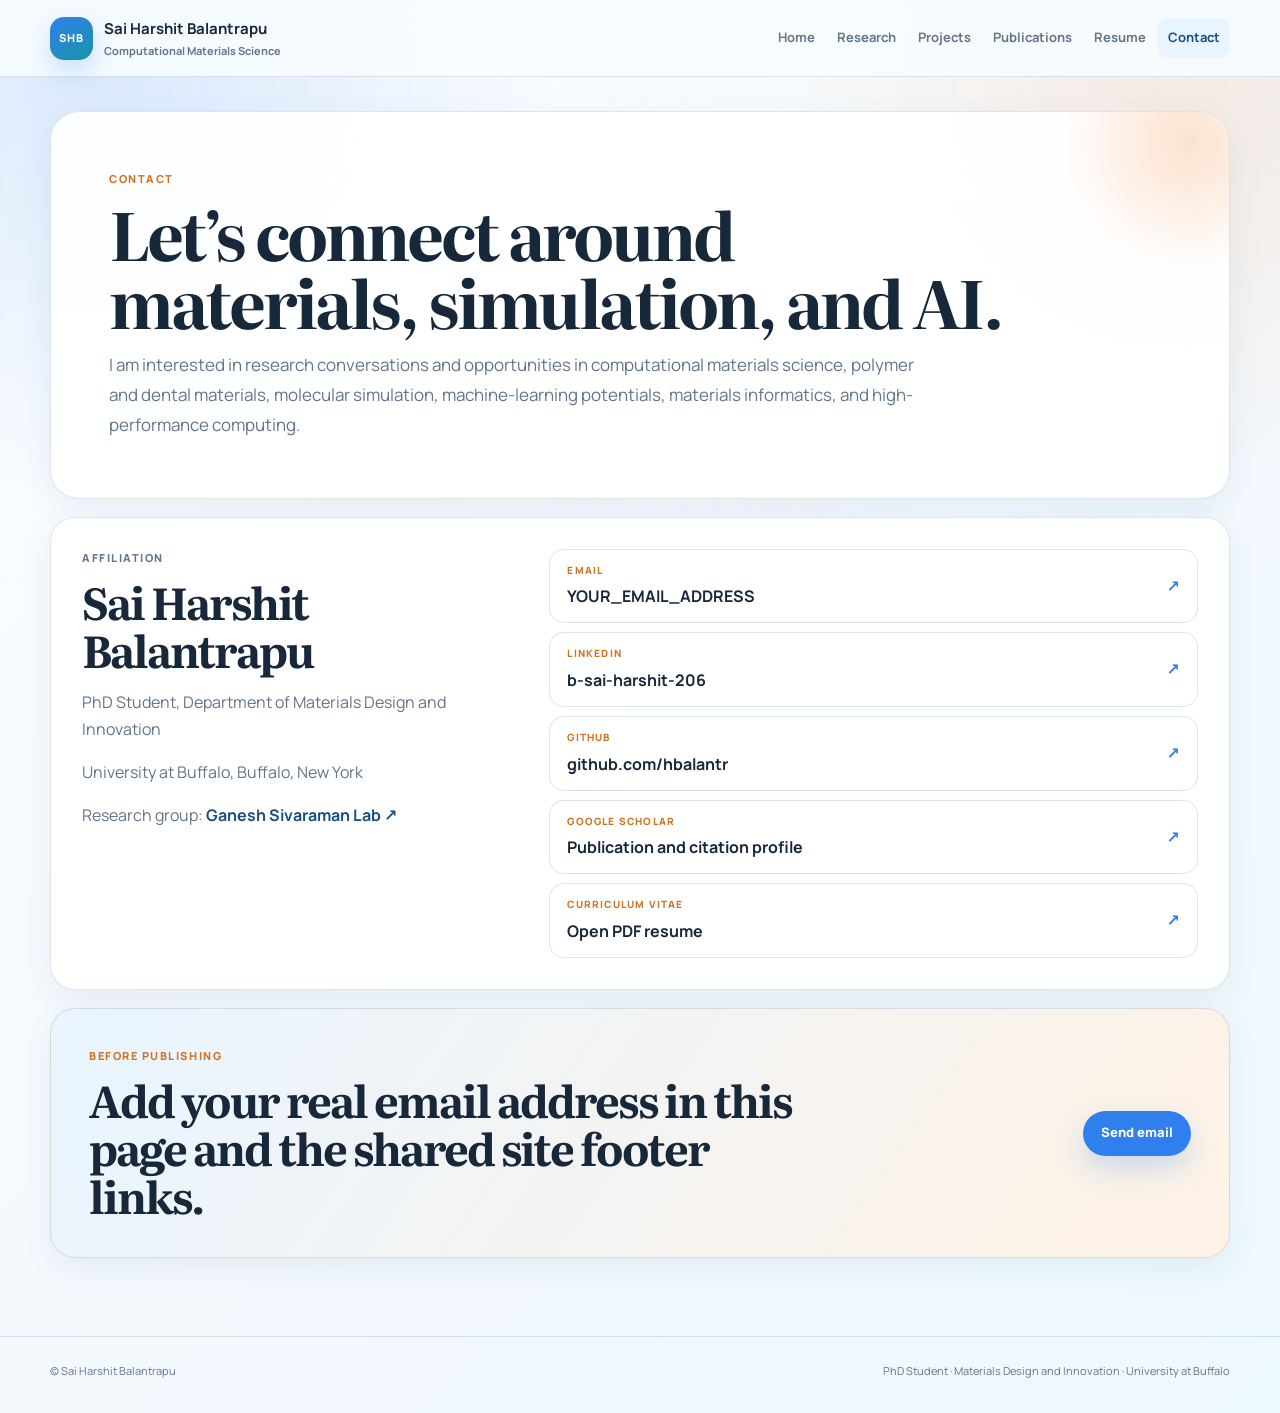
==== contact.html @ 67fb578e "Add files via upload" ====
<!DOCTYPE html>
    <html lang="en">
    <head>
      <meta charset="UTF-8">
      <meta name="viewport" content="width=device-width, initial-scale=1">
      <meta name="description" content="Professional contact links for Sai Harshit Balantrapu.">
      <title>Contact | Sai Harshit Balantrapu</title>
      <link rel="preconnect" href="https://fonts.googleapis.com">
      <link rel="preconnect" href="https://fonts.gstatic.com" crossorigin>
      <link href="https://fonts.googleapis.com/css2?family=Literata:opsz,wght@7..72,600;7..72,700&family=Manrope:wght@400;500;600;700;800&display=swap" rel="stylesheet">
      <link rel="stylesheet" href="assets/styles.css">
      <script src="assets/script.js" defer></script>
    </head>
    <body>
      <a class="skip-link" href="#main-content">Skip to content</a>
      <header class="site-header">
      <div class="nav-wrap">
        <a class="site-identity" href="index.html" aria-label="Sai Harshit Balantrapu home">
          <span class="site-mark">SHB</span>
          <span class="site-identity-copy">
            <strong>Sai Harshit Balantrapu</strong>
            <small>Computational Materials Science</small>
          </span>
        </a>

        <button class="menu-toggle" type="button" aria-expanded="false" aria-controls="primary-nav">
          <span></span><span></span><span></span>
          <span class="sr-only">Open navigation</span>
        </button>

        <nav id="primary-nav" class="primary-nav" aria-label="Primary navigation">
          <ul>
            <li><a href="index.html">Home</a></li>
<li><a href="research.html">Research</a></li>
<li><a href="projects.html">Projects</a></li>
<li><a href="publications.html">Publications</a></li>
<li><a href="resume.html">Resume</a></li>
<li><a class="active" aria-current="page" href="contact.html">Contact</a></li>
          </ul>
        </nav>
      </div>
    </header>
      <main id="main-content">

<section class="page-hero">
  <p class="eyebrow">Contact</p>
  <h1 class="page-title">Let’s connect around materials, simulation, and AI.</h1>
  <p class="subtitle">
    I am interested in research conversations and opportunities in computational
    materials science, polymer and dental materials, molecular simulation,
    machine-learning potentials, materials informatics, and high-performance computing.
  </p>
</section>

<section class="contact-layout">
  <div class="contact-intro">
    <p class="eyebrow">Affiliation</p>
    <h2>Sai Harshit Balantrapu</h2>
    <p>PhD Student, Department of Materials Design and Innovation</p>
    <p>University at Buffalo, Buffalo, New York</p>
    <p>
      Research group:
      <a href="https://gslab2025.github.io/" target="_blank" rel="noopener">Ganesh Sivaraman Lab ↗</a>
    </p>
  </div>

  <div class="contact-links">
    <a href="mailto:YOUR_EMAIL_ADDRESS">
      <span><small>Email</small>YOUR_EMAIL_ADDRESS</span><strong>↗</strong>
    </a>
    <a href="https://www.linkedin.com/in/b-sai-harshit-206/" target="_blank" rel="noopener">
      <span><small>LinkedIn</small>b-sai-harshit-206</span><strong>↗</strong>
    </a>
    <a href="https://github.com/hbalantr" target="_blank" rel="noopener">
      <span><small>GitHub</small>github.com/hbalantr</span><strong>↗</strong>
    </a>
    <a href="https://scholar.google.com/citations?hl=en&user=OME-dH8AAAAJ" target="_blank" rel="noopener">
      <span><small>Google Scholar</small>Publication and citation profile</span><strong>↗</strong>
    </a>
    <a href="Harshit_s_Resume.pdf" target="_blank" rel="noopener">
      <span><small>Curriculum vitae</small>Open PDF resume</span><strong>↗</strong>
    </a>
  </div>
</section>

<section class="contact-band">
  <div>
    <p class="eyebrow">Before publishing</p>
    <h2>Add your real email address in this page and the shared site footer links.</h2>
  </div>
  <a class="button primary" href="mailto:YOUR_EMAIL_ADDRESS">Send email</a>
</section>

      </main>
      <footer class="site-footer">
  <div class="footer-wrap">
    <p>© <span data-current-year></span> Sai Harshit Balantrapu</p>
    <p>PhD Student · Materials Design and Innovation · University at Buffalo</p>
  </div>
</footer>
    </body>
    </html>
---- assets/styles.css ----
:root {
  --bg: #f4f9fd;
  --surface: rgba(255, 255, 255, 0.92);
  --surface-solid: #ffffff;
  --surface-blue: #e8f4ff;
  --surface-cyan: #eaf9fb;
  --surface-orange: #fff1e3;
  --ink: #17283b;
  --text: #293b4e;
  --muted: #627589;
  --primary: #2f80ed;
  --primary-dark: #174f82;
  --cyan: #1994a7;
  --accent: #f4a261;
  --accent-dark: #cf7422;
  --border: rgba(50, 101, 145, 0.17);
  --border-strong: rgba(47, 128, 237, 0.3);
  --shadow: 0 22px 60px rgba(37, 88, 128, 0.13);
  --shadow-soft: 0 10px 30px rgba(37, 88, 128, 0.08);
  --max: 1180px;
}

* { box-sizing: border-box; }

html {
  scroll-behavior: smooth;
  scroll-padding-top: 90px;
}

body {
  margin: 0;
  color: var(--text);
  background:
    radial-gradient(circle at 8% 4%, rgba(47, 128, 237, 0.16), transparent 28rem),
    radial-gradient(circle at 92% 7%, rgba(244, 162, 97, 0.17), transparent 25rem),
    linear-gradient(135deg, #fbfdff 0%, var(--bg) 49%, #eef8ff 100%);
  font-family: "Manrope", system-ui, sans-serif;
  line-height: 1.68;
  -webkit-font-smoothing: antialiased;
}

body::before {
  content: "";
  position: fixed;
  inset: 0;
  z-index: -1;
  pointer-events: none;
  opacity: 0.25;
  background-image:
    linear-gradient(rgba(47, 128, 237, 0.075) 1px, transparent 1px),
    linear-gradient(90deg, rgba(47, 128, 237, 0.075) 1px, transparent 1px);
  background-size: 34px 34px;
  mask-image: linear-gradient(to bottom, black, transparent 80%);
}

img { max-width: 100%; display: block; }
a { color: var(--primary-dark); text-decoration: none; font-weight: 700; }
a:hover { color: var(--primary); text-decoration: underline; text-underline-offset: 0.18em; }
button, a { -webkit-tap-highlight-color: transparent; }

.sr-only {
  position: absolute;
  width: 1px;
  height: 1px;
  padding: 0;
  overflow: hidden;
  clip: rect(0, 0, 0, 0);
  white-space: nowrap;
  border: 0;
}

.skip-link {
  position: fixed;
  top: 12px;
  left: -9999px;
  z-index: 1000;
  padding: 10px 14px;
  border-radius: 10px;
  color: white;
  background: var(--primary);
}

.skip-link:focus { left: 12px; }

.site-header {
  position: sticky;
  top: 0;
  z-index: 100;
  border-bottom: 1px solid var(--border);
  background: rgba(248, 252, 255, 0.9);
  backdrop-filter: blur(18px);
}

.nav-wrap {
  width: min(var(--max), calc(100% - 34px));
  min-height: 76px;
  margin: 0 auto;
  display: flex;
  align-items: center;
  justify-content: space-between;
  gap: 22px;
}

.site-identity {
  display: inline-flex;
  align-items: center;
  gap: 11px;
  color: var(--ink);
  text-decoration: none;
}

.site-identity:hover { text-decoration: none; }

.site-mark {
  width: 43px;
  height: 43px;
  display: grid;
  place-items: center;
  border-radius: 14px;
  color: white;
  background: linear-gradient(145deg, var(--primary), var(--cyan));
  box-shadow: 0 11px 25px rgba(47, 128, 237, 0.22);
  font-size: 11px;
  font-weight: 800;
  letter-spacing: 0.08em;
}

.site-identity-copy {
  display: grid;
  gap: 1px;
}

.site-identity-copy strong {
  color: var(--ink);
  font-size: 15px;
}

.site-identity-copy small {
  color: var(--muted);
  font-size: 11px;
}

.primary-nav ul {
  margin: 0;
  padding: 0;
  display: flex;
  align-items: center;
  gap: 2px;
  list-style: none;
}

.primary-nav a {
  display: inline-block;
  padding: 9px 10px;
  border-radius: 10px;
  color: var(--muted);
  font-size: 13px;
  font-weight: 700;
}

.primary-nav a:hover,
.primary-nav a.active {
  color: var(--primary-dark);
  background: var(--surface-blue);
  text-decoration: none;
}

.menu-toggle {
  display: none;
  width: 44px;
  height: 42px;
  padding: 9px 10px;
  border: 1px solid var(--border);
  border-radius: 12px;
  background: var(--surface-solid);
  cursor: pointer;
}

.menu-toggle > span:not(.sr-only) {
  width: 100%;
  height: 2px;
  display: block;
  margin: 4px 0;
  border-radius: 999px;
  background: var(--ink);
}

main {
  width: min(var(--max), calc(100% - 34px));
  margin: 0 auto;
  padding: 34px 0 60px;
}

.hero,
.story-panel,
.page-hero,
.section-block,
.contact-band,
.profile-layout,
.project-detail,
.resume-section,
.contact-layout {
  position: relative;
}

.hero,
.story-panel,
.page-hero,
.contact-band,
.profile-layout,
.project-detail,
.resume-section,
.contact-layout,
.card,
.feature-card,
.publication-item,
.publication-card,
.info-card {
  border: 1px solid var(--border);
  background: var(--surface);
  box-shadow: var(--shadow-soft);
}

.hero {
  min-height: 600px;
  margin-bottom: 18px;
  padding: clamp(28px, 4vw, 50px);
  display: grid;
  grid-template-columns: minmax(0, 1.28fr) minmax(330px, 0.72fr);
  gap: clamp(28px, 4vw, 50px);
  align-items: center;
  overflow: hidden;
  border-radius: 30px;
}

.hero::after,
.page-hero::after {
  content: "";
  position: absolute;
  width: 260px;
  height: 260px;
  right: -90px;
  top: -100px;
  z-index: 0;
  border-radius: 50%;
  background: radial-gradient(circle, rgba(244, 162, 97, 0.3), transparent 70%);
  pointer-events: none;
}

.hero-copy,
.hero-visual,
.page-hero > * {
  position: relative;
  z-index: 1;
}

.eyebrow,
.card-kicker {
  margin: 0 0 11px;
  color: var(--accent-dark);
  text-transform: uppercase;
  letter-spacing: 0.14em;
  font-size: 11px;
  font-weight: 800;
}

h1,
h2,
.page-title {
  color: var(--ink);
  font-family: "Literata", Georgia, serif;
  letter-spacing: -0.045em;
}

.hero h1 {
  max-width: 780px;
  margin: 0 0 21px;
  font-size: clamp(43px, 6vw, 72px);
  line-height: 1.02;
}

.hero h1 span { color: var(--primary); }

.hero-lead,
.subtitle,
.story-copy p,
.section-heading > p,
.feature-copy p,
.project-detail-copy p,
.bio-panel p,
.contact-intro p {
  color: var(--muted);
}

.hero-lead {
  max-width: 820px;
  margin: 0 0 13px;
  font-size: clamp(16px, 1.65vw, 18px);
  line-height: 1.78;
}

.hero-actions {
  margin-top: 23px;
  display: flex;
  flex-wrap: wrap;
  align-items: center;
  gap: 10px;
}

.button {
  min-height: 45px;
  display: inline-flex;
  align-items: center;
  justify-content: center;
  padding: 0 17px;
  border: 1px solid transparent;
  border-radius: 999px;
  font-size: 13px;
  font-weight: 800;
  transition: transform 160ms ease, box-shadow 160ms ease;
}

.button:hover {
  transform: translateY(-2px);
  text-decoration: none;
}

.button.primary {
  color: white;
  background: var(--primary);
  box-shadow: 0 13px 28px rgba(47, 128, 237, 0.22);
}

.button.primary:hover {
  color: white;
  background: var(--primary-dark);
}

.button.ghost {
  color: var(--primary-dark);
  border-color: var(--border);
  background: rgba(255, 255, 255, 0.78);
}

.text-action {
  padding: 9px 2px;
  border-bottom: 1px solid var(--border-strong);
}

.theme-strip,
.method-list,
.skill-cloud {
  display: flex;
  flex-wrap: wrap;
  gap: 8px;
}

.theme-strip { margin-top: 26px; }

.theme-strip span,
.method-list span,
.skill-cloud span {
  padding: 8px 10px;
  border: 1px solid var(--border);
  border-radius: 999px;
  color: var(--muted);
  background: rgba(255, 255, 255, 0.75);
  font-size: 11px;
  font-weight: 600;
}

.theme-strip strong { color: var(--primary-dark); }

.hero-visual {
  margin: 0;
  overflow: hidden;
  border: 1px solid rgba(255, 255, 255, 0.7);
  border-radius: 25px;
  background: linear-gradient(145deg, var(--surface-blue), var(--surface-cyan));
  box-shadow: var(--shadow);
}

.hero-visual img {
  width: 100%;
  min-height: 360px;
  max-height: 465px;
  object-fit: contain;
}

.hero-visual figcaption,
.research-figure figcaption {
  padding: 11px 14px 13px;
  color: var(--muted);
  background: rgba(255, 255, 255, 0.86);
  font-size: 12px;
}

.story-panel {
  margin-bottom: 18px;
  padding: clamp(24px, 3.5vw, 38px);
  display: grid;
  grid-template-columns: minmax(0, 0.82fr) minmax(450px, 1.18fr);
  gap: 26px;
  align-items: center;
  border-radius: 26px;
}

.story-copy h2,
.section-heading h2,
.contact-band h2,
.project-detail-copy h2,
.bio-panel h2,
.resume-section h2,
.contact-intro h2 {
  margin: 0 0 12px;
  font-size: clamp(29px, 4vw, 44px);
  line-height: 1.08;
}

.story-copy p { margin: 0; }

.flow-row {
  display: grid;
  grid-template-columns: repeat(3, 1fr);
  gap: 10px;
}

.flow-step {
  padding: 17px;
  border: 1px solid var(--border);
  border-radius: 17px;
  background: rgba(255, 255, 255, 0.8);
}

.flow-step span {
  width: 33px;
  height: 33px;
  display: grid;
  place-items: center;
  border-radius: 50%;
  color: white;
  background: linear-gradient(145deg, var(--primary), var(--cyan));
  font-size: 12px;
  font-weight: 800;
}

.flow-step strong {
  display: block;
  margin: 12px 0 4px;
  color: var(--ink);
}

.flow-step p {
  margin: 0;
  color: var(--muted);
  font-size: 12px;
  line-height: 1.62;
}

.section-block {
  padding: 72px 0;
}

.section-block + .section-block {
  border-top: 1px solid var(--border);
}

.section-heading {
  margin-bottom: 28px;
  display: grid;
  grid-template-columns: minmax(0, 1fr) minmax(250px, 0.75fr);
  gap: 28px;
  align-items: end;
}

.section-heading h2 { margin-bottom: 0; }

.section-heading > p {
  margin: 0;
  line-height: 1.7;
}

.section-link {
  justify-self: end;
  align-self: end;
}

.quick-grid,
.info-grid,
.publication-grid {
  display: grid;
  grid-template-columns: repeat(3, 1fr);
  gap: 14px;
}

.card,
.info-card,
.publication-card {
  padding: 23px;
  border-radius: 20px;
  transition: transform 180ms ease, box-shadow 180ms ease;
}

.card:hover,
.info-card:hover,
.publication-card:hover,
.feature-card:hover {
  transform: translateY(-4px);
  box-shadow: var(--shadow);
}

.highlight-card {
  min-height: 260px;
  display: flex;
  flex-direction: column;
}

.blue-card { background: linear-gradient(155deg, white, var(--surface-blue)); }
.orange-card { background: linear-gradient(155deg, white, var(--surface-orange)); }
.cyan-card { background: linear-gradient(155deg, white, var(--surface-cyan)); }

.card h3,
.feature-copy h3,
.publication-card h3,
.info-card h3 {
  margin: 0 0 10px;
  color: var(--ink);
  font-size: 21px;
  line-height: 1.24;
}

.card p,
.info-card p,
.publication-card p {
  margin: 0 0 14px;
  color: var(--muted);
  font-size: 13px;
}

.card > a { margin-top: auto; }

.feature-grid {
  display: grid;
  grid-template-columns: repeat(2, 1fr);
  gap: 16px;
}

.feature-card {
  overflow: hidden;
  border-radius: 24px;
  transition: transform 180ms ease, box-shadow 180ms ease;
}

.feature-image {
  min-height: 275px;
  display: grid;
  place-items: center;
  padding: 22px;
}

.polymer-image { background: linear-gradient(145deg, var(--surface-blue), var(--surface-orange)); }
.silica-image { background: linear-gradient(145deg, var(--surface-cyan), var(--surface-blue)); }

.feature-image img {
  width: 100%;
  height: 260px;
  object-fit: contain;
}

.feature-copy { padding: 24px; }

.feature-copy h3 {
  font-size: 25px;
}

.feature-copy p {
  margin: 0 0 14px;
  line-height: 1.72;
}

.timeline-section { overflow: hidden; }

.timeline {
  position: relative;
  display: grid;
}

.timeline::before {
  content: "";
  position: absolute;
  top: 8px;
  bottom: 8px;
  left: 118px;
  width: 2px;
  background: linear-gradient(var(--primary), rgba(244, 162, 97, 0.45));
}

.timeline-item {
  position: relative;
  display: grid;
  grid-template-columns: 95px 22px minmax(0, 1fr);
  gap: 12px;
  padding-bottom: 30px;
}

.timeline-item:last-child { padding-bottom: 0; }

.timeline-year {
  padding-top: 2px;
  color: var(--accent-dark);
  text-align: right;
  font-size: 12px;
  font-weight: 800;
}

.timeline-marker {
  position: relative;
  z-index: 1;
  width: 15px;
  height: 15px;
  margin: 2px auto 0;
  border: 4px solid var(--bg);
  border-radius: 50%;
  background: var(--primary);
  box-shadow: 0 0 0 2px var(--surface-blue);
}

.timeline-item:nth-child(even) .timeline-marker {
  background: var(--accent);
}

.timeline-content {
  padding-left: 13px;
}

.timeline-content h3 {
  margin: 0 0 5px;
  color: var(--ink);
  font-size: 18px;
}

.timeline-content p {
  margin: 0;
  color: var(--muted);
  font-size: 13px;
}

.publication-spotlight {
  display: grid;
  grid-template-columns: minmax(0, 1fr) 230px;
  gap: 30px;
  align-items: center;
}

.publication-badge {
  min-height: 210px;
  display: grid;
  align-content: center;
  gap: 5px;
  padding: 24px;
  border-radius: 24px;
  color: var(--ink);
  background: linear-gradient(145deg, var(--surface-orange), var(--surface-blue));
  text-align: center;
}

.publication-badge span {
  color: var(--accent-dark);
  font: 700 42px/1 "Literata", Georgia, serif;
}

.publication-badge strong { font-size: 16px; }
.publication-badge small { color: var(--muted); }

.contact-band {
  margin: 18px 0;
  padding: clamp(26px, 4vw, 38px);
  display: flex;
  align-items: center;
  justify-content: space-between;
  gap: 30px;
  border-radius: 25px;
  background:
    linear-gradient(125deg, rgba(232, 244, 255, 0.96), rgba(255, 241, 227, 0.94));
}

.contact-band h2 {
  max-width: 720px;
  margin-bottom: 0;
}

.page-hero {
  margin-bottom: 18px;
  padding: clamp(32px, 5vw, 58px);
  overflow: hidden;
  border-radius: 29px;
}

.page-title {
  max-width: 920px;
  margin: 0 0 15px;
  font-size: clamp(39px, 6vw, 66px);
  line-height: 1.03;
}

.subtitle {
  max-width: 830px;
  margin: 0;
  font-size: 17px;
  line-height: 1.75;
}

.profile-layout {
  padding: 28px;
  display: grid;
  grid-template-columns: 270px minmax(0, 1fr);
  gap: 35px;
  align-items: start;
  border-radius: 25px;
}

.profile-photo-card {
  text-align: center;
}

.profile-photo-card img {
  width: 190px;
  height: 190px;
  margin: 0 auto 18px;
  border: 6px solid white;
  border-radius: 50%;
  object-fit: cover;
  box-shadow: var(--shadow);
}

.profile-photo-card h2 {
  margin: 0 0 5px;
  color: var(--ink);
  font: 700 28px/1.08 "Literata", Georgia, serif;
}

.profile-photo-card p {
  margin: 0 0 10px;
  color: var(--muted);
  font-size: 13px;
}

.bio-panel p { line-height: 1.78; }

.info-card span,
.project-facts span,
.contact-links small {
  display: block;
  margin-bottom: 5px;
  color: var(--accent-dark);
  font-size: 10px;
  font-weight: 800;
  letter-spacing: 0.12em;
  text-transform: uppercase;
}

.skill-cloud {
  padding: 25px;
  border: 1px solid var(--border);
  border-radius: 20px;
  background: var(--surface);
  box-shadow: var(--shadow-soft);
}

.skill-cloud.compact { padding: 0; border: 0; box-shadow: none; background: none; }

.research-detail {
  display: grid;
  grid-template-columns: minmax(0, 1fr) 390px;
  gap: 42px;
  align-items: center;
}

.research-detail.reverse > div { order: 2; }
.research-detail.reverse > figure { order: 1; }

.research-detail h2 {
  margin: 0 0 14px;
  font-size: clamp(31px, 4.2vw, 49px);
}

.research-detail p {
  color: var(--muted);
  line-height: 1.78;
}

.research-figure {
  margin: 0;
  overflow: hidden;
  border: 1px solid var(--border);
  border-radius: 23px;
  background: linear-gradient(145deg, var(--surface-blue), var(--surface-cyan));
  box-shadow: var(--shadow);
}

.research-figure img {
  width: 100%;
  height: 340px;
  object-fit: contain;
}

.project-detail {
  margin-bottom: 18px;
  display: grid;
  grid-template-columns: 380px minmax(0, 1fr);
  gap: 30px;
  overflow: hidden;
  border-radius: 25px;
}

.project-detail.reverse .project-detail-image { order: 2; }
.project-detail.reverse .project-detail-copy { order: 1; }

.project-detail-image {
  min-height: 400px;
  display: grid;
  place-items: center;
  padding: 24px;
  background: linear-gradient(145deg, var(--surface-blue), var(--surface-orange));
}

.project-detail:nth-of-type(3) .project-detail-image {
  background: linear-gradient(145deg, var(--surface-cyan), var(--surface-blue));
}

.project-detail-image img {
  width: 100%;
  height: 350px;
  object-fit: contain;
}

.project-detail-copy { padding: 31px 31px 31px 0; }
.project-detail.reverse .project-detail-copy { padding: 31px 0 31px 31px; }

.project-detail-copy p { line-height: 1.74; }

.project-facts {
  margin: 20px 0;
  display: grid;
  gap: 8px;
}

.project-facts > div {
  padding: 12px 14px;
  border: 1px solid var(--border);
  border-radius: 13px;
  background: rgba(255, 255, 255, 0.77);
}

.project-facts strong {
  color: var(--ink);
  font-size: 13px;
}

.impact-box {
  padding: 15px 17px;
  border-left: 4px solid var(--accent);
  border-radius: 0 13px 13px 0;
  background: var(--surface-orange);
}

.publication-item {
  padding: 28px;
  display: grid;
  grid-template-columns: 90px minmax(0, 1fr);
  gap: 25px;
  border-radius: 23px;
}

.publication-year {
  color: var(--accent-dark);
  font: 700 27px/1 "Literata", Georgia, serif;
}

.publication-copy h3 {
  margin: 0 0 11px;
  color: var(--ink);
  font-size: 24px;
  line-height: 1.25;
}

.publication-copy p {
  color: var(--muted);
  font-size: 13px;
}

.publication-actions {
  display: flex;
  flex-wrap: wrap;
  gap: 8px;
}

.publication-actions a {
  padding: 8px 10px;
  border: 1px solid var(--border);
  border-radius: 9px;
  background: var(--surface-blue);
  font-size: 12px;
}

.publication-card span {
  color: var(--accent-dark);
  font-weight: 800;
}

.resume-grid {
  display: grid;
  grid-template-columns: repeat(2, 1fr);
  gap: 15px;
}

.resume-section {
  padding: 27px;
  border-radius: 23px;
}

.resume-section h3 {
  margin: 0 0 10px;
  color: var(--ink);
}

.resume-section p,
.clean-list {
  color: var(--muted);
  font-size: 13px;
}

.clean-list {
  margin: 0;
  padding-left: 18px;
}

.clean-list li + li { margin-top: 8px; }

.contact-layout {
  padding: 31px;
  display: grid;
  grid-template-columns: minmax(0, 0.8fr) minmax(390px, 1.2fr);
  gap: 35px;
  border-radius: 25px;
}

.contact-links {
  display: grid;
  gap: 9px;
}

.contact-links a {
  min-height: 67px;
  display: flex;
  align-items: center;
  justify-content: space-between;
  gap: 20px;
  padding: 12px 17px;
  border: 1px solid var(--border);
  border-radius: 15px;
  color: var(--ink);
  background: rgba(255, 255, 255, 0.78);
}

.contact-links a:hover {
  transform: translateX(3px);
  border-color: var(--border-strong);
  text-decoration: none;
}

.contact-links strong { color: var(--primary); }

.site-footer {
  border-top: 1px solid var(--border);
  color: var(--muted);
}

.footer-wrap {
  width: min(var(--max), calc(100% - 34px));
  margin: 0 auto;
  padding: 25px 0 32px;
  display: flex;
  align-items: center;
  justify-content: space-between;
  gap: 18px;
}

.footer-wrap p {
  margin: 0;
  font-size: 11px;
}

@media (prefers-reduced-motion: no-preference) {
  .hero,
  .page-hero,
  .story-panel,
  .section-block,
  .project-detail,
  .profile-layout,
  .resume-section,
  .contact-layout {
    animation: riseIn 0.42s ease both;
  }

  @keyframes riseIn {
    from { opacity: 0; transform: translateY(10px); }
    to { opacity: 1; transform: translateY(0); }
  }
}

@media (max-width: 980px) {
  .hero,
  .story-panel,
  .profile-layout,
  .research-detail,
  .project-detail,
  .contact-layout {
    grid-template-columns: 1fr;
  }

  .hero-visual img { min-height: 290px; }

  .research-detail.reverse > div,
  .research-detail.reverse > figure,
  .project-detail.reverse .project-detail-image,
  .project-detail.reverse .project-detail-copy {
    order: initial;
  }

  .project-detail-copy,
  .project-detail.reverse .project-detail-copy {
    padding: 0 27px 28px;
  }

  .project-detail-image { min-height: 280px; }
  .project-detail-image img { height: 290px; }

  .quick-grid,
  .info-grid,
  .publication-grid {
    grid-template-columns: 1fr;
  }

  .feature-grid,
  .resume-grid {
    grid-template-columns: 1fr;
  }

  .publication-spotlight {
    grid-template-columns: 1fr;
  }

  .publication-badge { min-height: 160px; }
}

@media (max-width: 760px) {
  .nav-wrap {
    position: relative;
  }

  .site-identity-copy small { display: none; }

  .menu-toggle { display: block; }

  .primary-nav {
    position: absolute;
    top: calc(100% + 1px);
    right: 0;
    left: 0;
    display: none;
    padding: 9px;
    border: 1px solid var(--border);
    border-radius: 0 0 16px 16px;
    background: rgba(248, 252, 255, 0.98);
    box-shadow: var(--shadow-soft);
  }

  .primary-nav.open { display: block; }

  .primary-nav ul {
    align-items: stretch;
    flex-direction: column;
  }

  .primary-nav a {
    width: 100%;
    padding: 11px 12px;
  }

  main { padding-top: 20px; }

  .hero {
    min-height: auto;
    padding: 28px 22px;
  }

  .hero h1 { font-size: clamp(40px, 12vw, 58px); }

  .story-panel { grid-template-columns: 1fr; }
  .flow-row { grid-template-columns: 1fr; }

  .section-heading {
    grid-template-columns: 1fr;
    gap: 8px;
  }

  .section-link { justify-self: start; }

  .contact-band {
    align-items: flex-start;
    flex-direction: column;
  }

  .timeline::before { left: 7px; }

  .timeline-item {
    grid-template-columns: 18px minmax(0, 1fr);
    gap: 12px;
  }

  .timeline-year {
    grid-column: 2;
    grid-row: 1;
    text-align: left;
  }

  .timeline-marker {
    grid-column: 1;
    grid-row: 1 / span 2;
  }

  .timeline-content {
    grid-column: 2;
    grid-row: 2;
    padding-left: 0;
  }

  .publication-item {
    grid-template-columns: 1fr;
    gap: 10px;
  }

  .footer-wrap {
    align-items: flex-start;
    flex-direction: column;
    gap: 5px;
  }
}

@media (max-width: 520px) {
  main,
  .nav-wrap,
  .footer-wrap {
    width: min(var(--max), calc(100% - 22px));
  }

  .hero-actions {
    align-items: stretch;
    flex-direction: column;
  }

  .button { width: 100%; }

  .page-hero { padding: 28px 22px; }

  .profile-photo-card img {
    width: 160px;
    height: 160px;
  }

  .research-figure img { height: 280px; }
}


/* ================================================================
   Homepage entry profile + embedded About section
   ================================================================ */

.home-entry {
  min-height: 650px;
  margin-bottom: 18px;
  padding: clamp(25px, 4vw, 45px);
  display: grid;
  grid-template-columns: 285px minmax(0, 1fr);
  gap: clamp(32px, 5vw, 62px);
  align-items: center;
  overflow: hidden;
  position: relative;
  border: 1px solid var(--border);
  border-radius: 30px;
  background:
    radial-gradient(circle at 94% 5%, rgba(244, 162, 97, 0.24), transparent 20rem),
    linear-gradient(145deg, rgba(255, 255, 255, 0.95), rgba(232, 244, 255, 0.88));
  box-shadow: var(--shadow-soft);
}

.home-entry::after {
  content: "";
  position: absolute;
  right: -75px;
  bottom: -95px;
  width: 250px;
  height: 250px;
  border-radius: 50%;
  background: radial-gradient(circle, rgba(47, 128, 237, 0.15), transparent 70%);
  pointer-events: none;
}

.entry-profile,
.entry-copy {
  position: relative;
  z-index: 1;
}

.entry-profile {
  padding: 23px;
  border: 1px solid rgba(50, 101, 145, 0.18);
  border-radius: 25px;
  background: rgba(255, 255, 255, 0.84);
  box-shadow: var(--shadow);
  text-align: center;
}

.entry-photo-wrap {
  width: 175px;
  height: 175px;
  margin: 0 auto 19px;
  padding: 6px;
  border: 1px solid var(--border-strong);
  border-radius: 50%;
  background: white;
  box-shadow: 0 14px 34px rgba(47, 128, 237, 0.15);
}

.entry-photo-wrap img {
  width: 100%;
  height: 100%;
  border-radius: 50%;
  object-fit: cover;
}

.entry-profile h2 {
  margin: 0 0 7px;
  color: var(--ink);
  font: 700 27px/1.08 "Literata", Georgia, serif;
  letter-spacing: -0.035em;
}

.entry-role {
  margin: 0 auto 16px;
  color: var(--primary-dark);
  font-size: 12px;
  font-weight: 800;
  line-height: 1.48;
}

.entry-affiliation {
  padding: 15px 0;
  display: grid;
  gap: 5px;
  border-top: 1px solid var(--border);
  border-bottom: 1px solid var(--border);
  color: var(--muted);
  font-size: 12px;
}

.entry-affiliation a {
  font-size: 12px;
}

.entry-links {
  margin-top: 15px;
  display: grid;
  grid-template-columns: repeat(2, 1fr);
  gap: 8px;
}

.entry-links a {
  min-height: 40px;
  display: grid;
  place-items: center;
  padding: 0 9px;
  border: 1px solid var(--border);
  border-radius: 11px;
  color: var(--primary-dark);
  background: rgba(232, 244, 255, 0.64);
  font-size: 11px;
  font-weight: 800;
}

.entry-links a:hover {
  border-color: var(--border-strong);
  background: var(--surface-blue);
  text-decoration: none;
  transform: translateY(-1px);
}

.entry-copy h1 {
  max-width: 830px;
  margin: 0 0 22px;
  color: var(--ink);
  font: 700 clamp(44px, 6vw, 73px)/1.01 "Literata", Georgia, serif;
  letter-spacing: -0.055em;
}

.entry-copy h1 span {
  display: block;
  color: var(--primary);
}

.home-about {
  margin-bottom: 18px;
  padding: clamp(27px, 4vw, 42px);
  display: grid;
  grid-template-columns: minmax(0, 0.78fr) minmax(0, 1.22fr);
  gap: clamp(30px, 5vw, 62px);
  align-items: start;
  border: 1px solid var(--border);
  border-radius: 26px;
  background:
    linear-gradient(135deg, rgba(255, 255, 255, 0.93), rgba(255, 241, 227, 0.65));
  box-shadow: var(--shadow-soft);
}

.home-about-heading h2 {
  margin: 0;
  color: var(--ink);
  font: 700 clamp(30px, 4vw, 45px)/1.08 "Literata", Georgia, serif;
  letter-spacing: -0.045em;
}

.home-about-copy > p {
  margin: 0 0 13px;
  color: var(--muted);
  line-height: 1.78;
}

.about-highlights {
  margin-top: 21px;
  display: grid;
  grid-template-columns: repeat(3, 1fr);
  gap: 9px;
}

.about-highlights article {
  padding: 14px;
  border: 1px solid var(--border);
  border-radius: 14px;
  background: rgba(255, 255, 255, 0.78);
}

.about-highlights span {
  display: block;
  margin-bottom: 5px;
  color: var(--accent-dark);
  font-size: 9px;
  font-weight: 800;
  letter-spacing: 0.11em;
  text-transform: uppercase;
}

.about-highlights strong {
  color: var(--ink);
  font-size: 12px;
  line-height: 1.45;
}

@media (max-width: 920px) {
  .home-entry,
  .home-about {
    grid-template-columns: 1fr;
  }

  .entry-profile {
    max-width: 600px;
    display: grid;
    grid-template-columns: 145px minmax(0, 1fr);
    column-gap: 22px;
    align-items: center;
    text-align: left;
  }

  .entry-photo-wrap {
    grid-row: 1 / span 4;
    width: 145px;
    height: 145px;
    margin: 0;
  }

  .entry-profile h2,
  .entry-role {
    text-align: left;
  }

  .entry-affiliation,
  .entry-links {
    grid-column: 1 / -1;
  }
}

@media (max-width: 620px) {
  .home-entry {
    padding: 22px;
  }

  .entry-profile {
    display: block;
    text-align: center;
  }

  .entry-photo-wrap {
    width: 155px;
    height: 155px;
    margin: 0 auto 18px;
  }

  .entry-profile h2,
  .entry-role {
    text-align: center;
  }

  .entry-links,
  .about-highlights {
    grid-template-columns: 1fr;
  }

  .entry-copy h1 {
    font-size: clamp(40px, 13vw, 59px);
  }
}
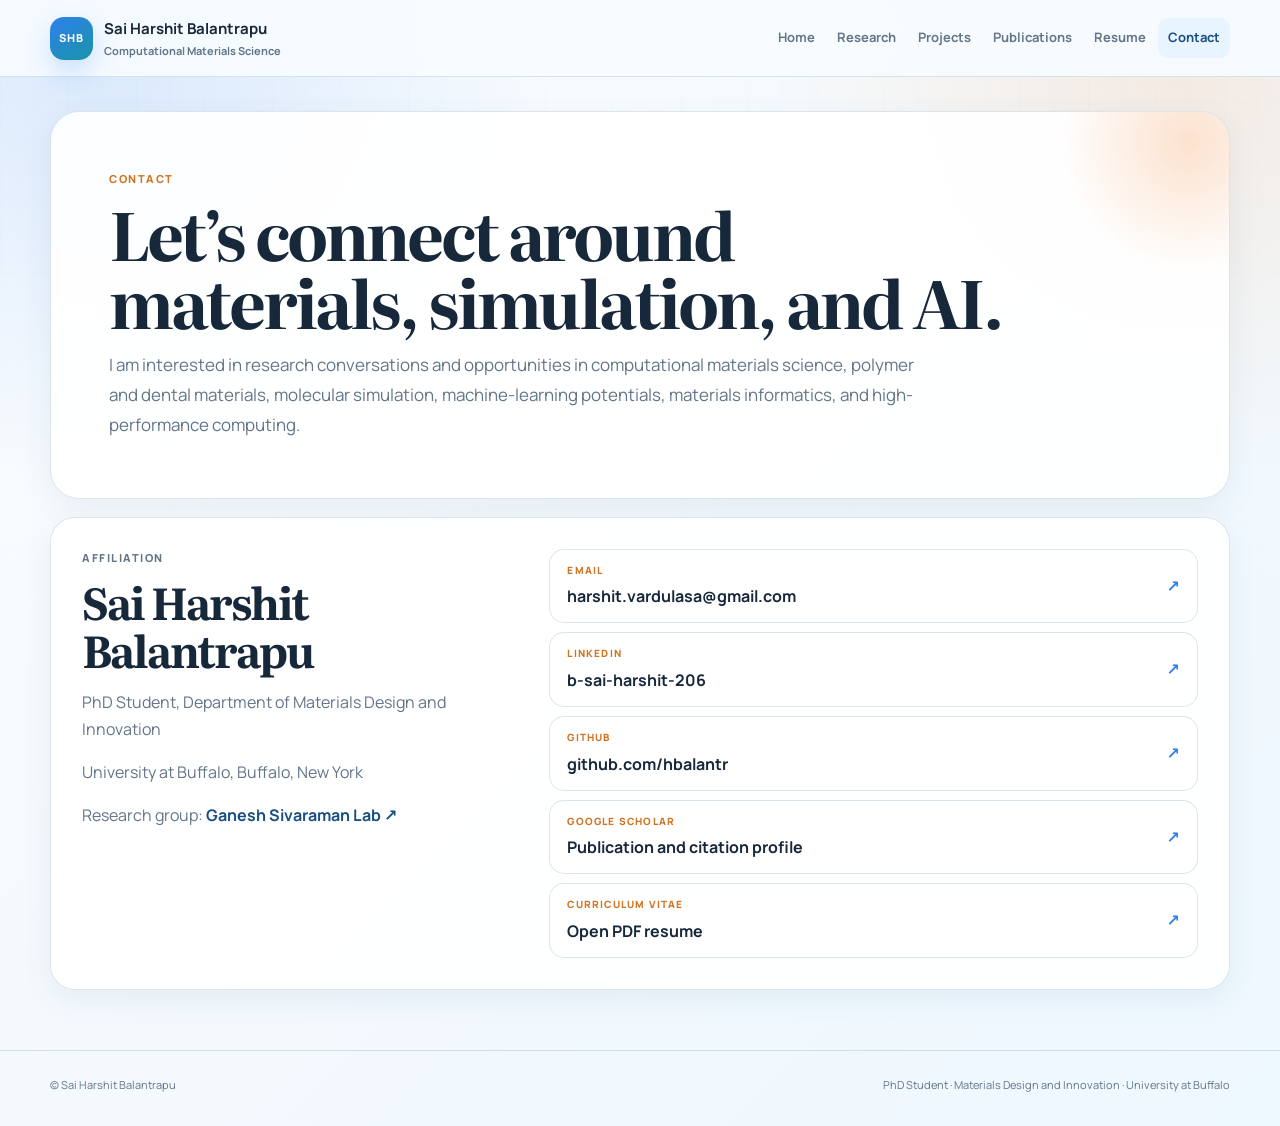
==== commit 1725ec75: "Update contact.html" ====
--- a/contact.html
+++ b/contact.html
@@ -65,8 +65,8 @@
   </div>
 
   <div class="contact-links">
-    <a href="mailto:YOUR_EMAIL_ADDRESS">
-      <span><small>Email</small>YOUR_EMAIL_ADDRESS</span><strong>↗</strong>
+    <a href="mailto:harshit.vardulasa@gmail.com">
+      <span><small>Email</small>harshit.vardulasa@gmail.com</span><strong>↗</strong>
     </a>
     <a href="https://www.linkedin.com/in/b-sai-harshit-206/" target="_blank" rel="noopener">
       <span><small>LinkedIn</small>b-sai-harshit-206</span><strong>↗</strong>
@@ -83,13 +83,6 @@
   </div>
 </section>
 
-<section class="contact-band">
-  <div>
-    <p class="eyebrow">Before publishing</p>
-    <h2>Add your real email address in this page and the shared site footer links.</h2>
-  </div>
-  <a class="button primary" href="mailto:YOUR_EMAIL_ADDRESS">Send email</a>
-</section>
 
       </main>
       <footer class="site-footer">
